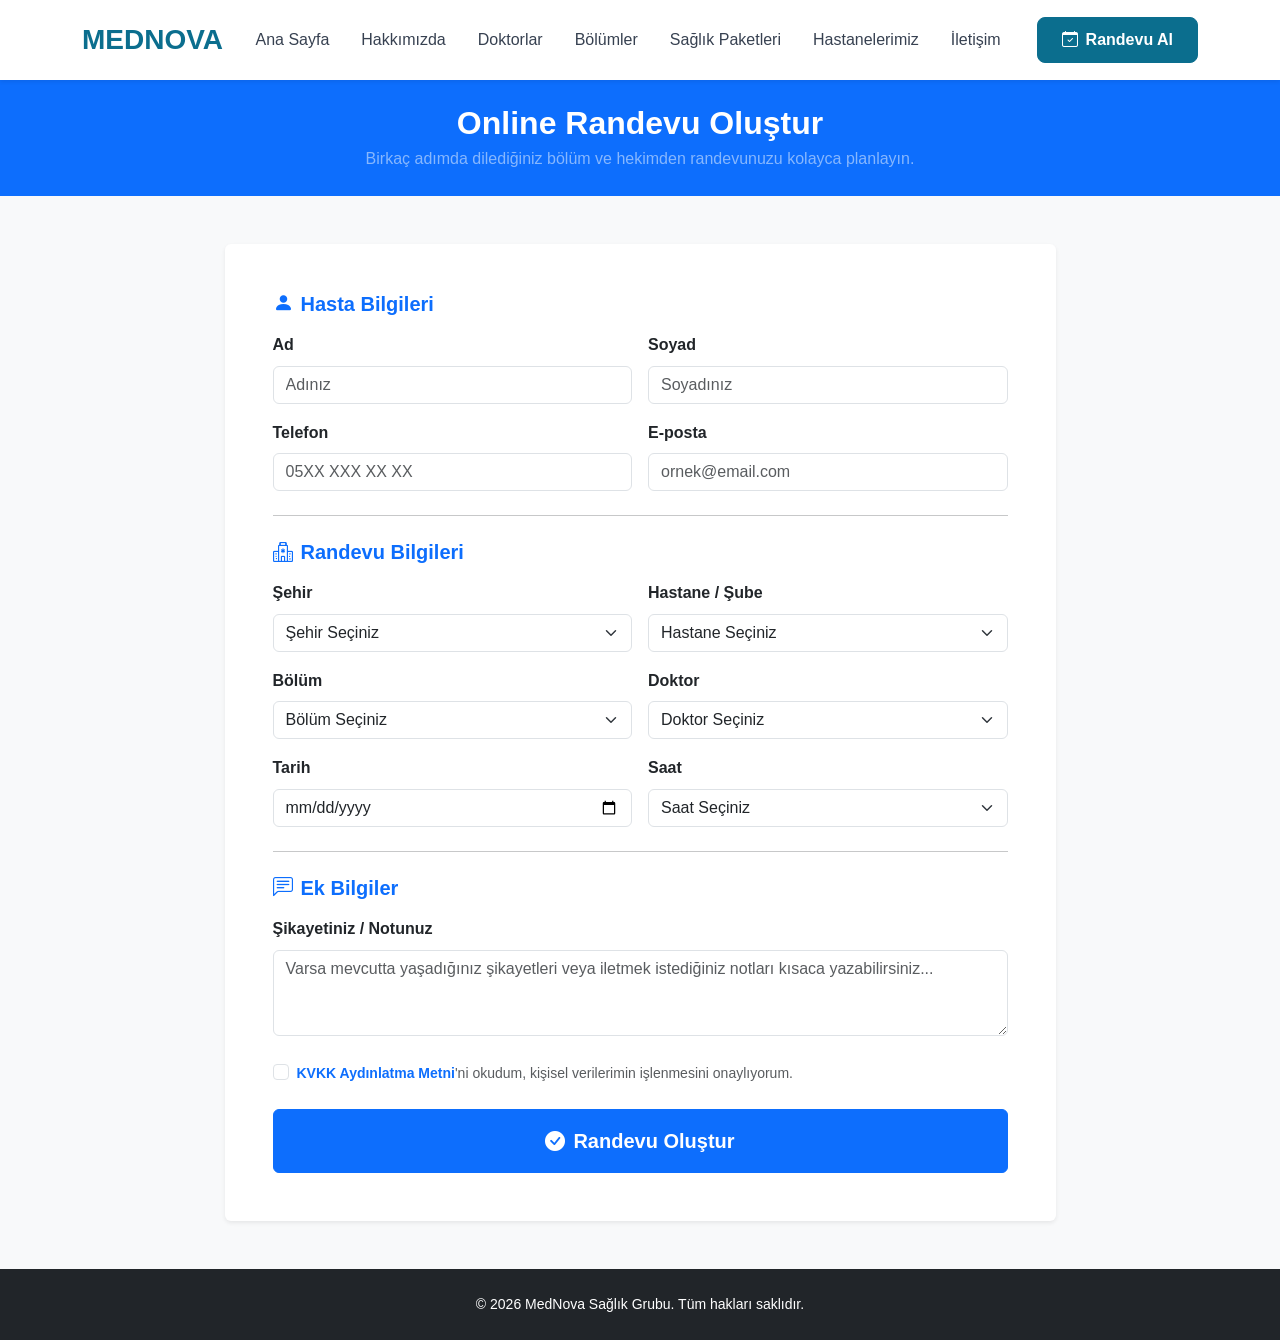
==== appointment.html @ d9c2fcae "feat: Randevu, Sağlık Paketleri ve Şubelerimiz sayfaları tamamlandı" ====
<!doctype html>
<html lang="tr">
  <head>
    <meta charset="utf-8" />
    <meta name="viewport" content="width=device-width, initial-scale=1" />
    <title>Online Randevu | MEDNOVA</title>
    <link
      href="https://cdn.jsdelivr.net/npm/bootstrap@5.3.3/dist/css/bootstrap.min.css"
      rel="stylesheet"
    />
    <link
      rel="stylesheet"
      href="https://cdn.jsdelivr.net/npm/bootstrap-icons@1.11.3/font/bootstrap-icons.min.css"
    />
    <link rel="stylesheet" href="css/style.css" />
  </head>
  <body class="bg-light">
    <!-- NAVBAR -->
    <nav class="navbar navbar-expand-lg bg-white shadow-sm sticky-top">
      <div class="container">
        <a class="navbar-brand fw-bold fs-3 text-primary" href="index.html"
          >MEDNOVA</a
        >
        <button
          class="navbar-toggler"
          type="button"
          data-bs-toggle="collapse"
          data-bs-target="#navbarMenu"
        >
          <span class="navbar-toggler-icon"></span>
        </button>
        <div class="collapse navbar-collapse" id="navbarMenu">
          <ul class="navbar-nav ms-auto align-items-lg-center">
            <li class="nav-item">
              <a class="nav-link" href="index.html">Ana Sayfa</a>
            </li>
            <li class="nav-item">
              <a class="nav-link" href="hakkimizda.html">Hakkımızda</a>
            </li>
            <li class="nav-item">
              <a class="nav-link" href="doktorlar.html">Doktorlar</a>
            </li>
            <li class="nav-item">
              <a class="nav-link" href="bolumler.html">Bölümler</a>
            </li>
            <li class="nav-item">
              <a class="nav-link" href="packages.html">Sağlık Paketleri</a>
            </li>
            <li class="nav-item">
              <a class="nav-link" href="subeler.html">Hastanelerimiz</a>
            </li>
            <li class="nav-item">
              <a class="nav-link" href="iletisim.html">İletişim</a>
            </li>
            <li class="nav-item ms-lg-3 mt-2 mt-lg-0">
              <a href="appointment.html" class="btn btn-primary px-4 active">
                <i class="bi bi-calendar-check me-2"></i>Randevu Al
              </a>
            </li>
          </ul>
        </div>
      </div>
    </nav>

    <!-- HEADER -->
    <section class="bg-primary text-white py-4 mb-5">
      <div class="container text-center">
        <h2 class="fw-bold mb-1">Online Randevu Oluştur</h2>
        <p class="text-white-50 mb-0">
          Birkaç adımda dilediğiniz bölüm ve hekimden randevunuzu kolayca
          planlayın.
        </p>
      </div>
    </section>

    <!-- FORM SECTION -->
    <section class="pb-5">
      <div class="container">
        <div class="row justify-content-center">
          <div class="col-lg-9">
            <div class="card border-0 shadow-sm p-4 p-md-5">
              <form
                onsubmit="
                  event.preventDefault();
                  alert(
                    'Randevunuz başarıyla oluşturulmuştur! En kısa sürede sizinle iletişime geçilecektir.',
                  );
                "
              >
                <!-- HASTA BİLGİLERİ -->
                <h5 class="fw-bold text-primary mb-3">
                  <i class="bi bi-person-fill me-2"></i>Hasta Bilgileri
                </h5>
                <div class="row g-3 mb-4">
                  <div class="col-md-6">
                    <label class="form-label fw-semibold">Ad</label>
                    <input
                      type="text"
                      class="form-control"
                      placeholder="Adınız"
                      required
                    />
                  </div>
                  <div class="col-md-6">
                    <label class="form-label fw-semibold">Soyad</label>
                    <input
                      type="text"
                      class="form-control"
                      placeholder="Soyadınız"
                      required
                    />
                  </div>
                  <div class="col-md-6">
                    <label class="form-label fw-semibold">Telefon</label>
                    <input
                      type="tel"
                      class="form-control"
                      placeholder="05XX XXX XX XX"
                      required
                    />
                  </div>
                  <div class="col-md-6">
                    <label class="form-label fw-semibold">E-posta</label>
                    <input
                      type="email"
                      class="form-control"
                      placeholder="ornek@email.com"
                      required
                    />
                  </div>
                </div>

                <hr class="my-4" />

                <!-- RANDEVU BİLGİLERİ -->
                <h5 class="fw-bold text-primary mb-3">
                  <i class="bi bi-hospital me-2"></i>Randevu Bilgileri
                </h5>
                <div class="row g-3 mb-4">
                  <div class="col-md-6">
                    <label class="form-label fw-semibold">Şehir</label>
                    <select class="form-select" required>
                      <option value="" selected disabled>Şehir Seçiniz</option>
                      <option>İstanbul</option>
                      <option>Ankara</option>
                      <option>İzmir</option>
                    </select>
                  </div>
                  <div class="col-md-6">
                    <label class="form-label fw-semibold">Hastane / Şube</label>
                    <select class="form-select" required>
                      <option value="" selected disabled>
                        Hastane Seçiniz
                      </option>
                      <option>MedNova Kadıköy Hastanesi</option>
                      <option>MedNova Nişantaşı Hastanesi</option>
                      <option>MedNova Çankaya Hastanesi</option>
                    </select>
                  </div>
                  <div class="col-md-6">
                    <label class="form-label fw-semibold">Bölüm</label>
                    <select class="form-select" required>
                      <option value="" selected disabled>Bölüm Seçiniz</option>
                      <option>Kardiyoloji</option>
                      <option>Nöroloji</option>
                      <option>Ortopedi</option>
                      <option>Dermatoloji</option>
                    </select>
                  </div>
                  <div class="col-md-6">
                    <label class="form-label fw-semibold">Doktor</label>
                    <select class="form-select" required>
                      <option value="" selected disabled>Doktor Seçiniz</option>
                      <option>Prof. Dr. Ahmet Yılmaz</option>
                      <option>Doç. Dr. Elif Kaya</option>
                      <option>Uzm. Dr. Mehmet Demir</option>
                    </select>
                  </div>
                  <div class="col-md-6">
                    <label class="form-label fw-semibold">Tarih</label>
                    <input type="date" class="form-control" required />
                  </div>
                  <div class="col-md-6">
                    <label class="form-label fw-semibold">Saat</label>
                    <select class="form-select" required>
                      <option value="" selected disabled>Saat Seçiniz</option>
                      <option>09:00</option>
                      <option>09:30</option>
                      <option>10:00</option>
                      <option>10:30</option>
                      <option>11:00</option>
                      <option>11:30</option>
                    </select>
                  </div>
                </div>

                <hr class="my-4" />

                <!-- EK BİLGİLER -->
                <h5 class="fw-bold text-primary mb-3">
                  <i class="bi bi-chat-left-text me-2"></i>Ek Bilgiler
                </h5>
                <div class="mb-4">
                  <label class="form-label fw-semibold"
                    >Şikayetiniz / Notunuz</label
                  >
                  <textarea
                    class="form-control"
                    rows="3"
                    placeholder="Varsa mevcutta yaşadığınız şikayetleri veya iletmek istediğiniz notları kısaca yazabilirsiniz..."
                  ></textarea>
                </div>

                <!-- KVKK & BUTON -->
                <div class="form-check mb-4">
                  <input
                    class="form-check-input"
                    type="checkbox"
                    id="kvkkCheck"
                    required
                  />
                  <label
                    class="form-check-label text-muted small"
                    for="kvkkCheck"
                  >
                    <a
                      href="#"
                      class="text-primary text-decoration-none fw-semibold"
                      >KVKK Aydınlatma Metni</a
                    >'ni okudum, kişisel verilerimin işlenmesini onaylıyorum.
                  </label>
                </div>

                <button
                  type="submit"
                  class="btn btn-primary w-100 py-3 fw-bold fs-5"
                >
                  <i class="bi bi-check-circle-fill me-2"></i>Randevu Oluştur
                </button>
              </form>
            </div>
          </div>
        </div>
      </div>
    </section>

    <!-- FOOTER -->
    <footer class="bg-dark text-white py-4 text-center">
      <div class="container">
        <p class="mb-0 small">
          &copy; 2026 MedNova Sağlık Grubu. Tüm hakları saklıdır.
        </p>
      </div>
    </footer>

    <script src="https://cdn.jsdelivr.net/npm/bootstrap@5.3.3/dist/js/bootstrap.bundle.min.js"></script>
  </body>
</html>
---- css/style.css ----
* {
  margin: 0;
  padding: 0;
  box-sizing: border-box;
}

html {
  scroll-behavior: smooth;
}

body {
  font-family: Arial, sans-serif;
  color: #374151;
  background-color: #ffffff;
  line-height: 1.6;
}

a {
  text-decoration: none;
}

img {
  max-width: 100%;
  display: block;
}
.top-bar {
  background-color: #16324f;
  color: #ffffff;
  font-size: 14px;
  padding: 8px 0;
}
.navbar {
  min-height: 80px;
}
.navbar-brand {
  color: #0b6e8e !important;
  font-weight: 700;
}

.navbar-nav {
  gap: 8px;
}

.nav-link {
  color: #374151;
  font-weight: 500;
  padding: 10px 12px !important;
  transition: color 0.3s ease;
}

.nav-link:hover {
  color: #0b6e8e;
}

.nav-link.active {
  color: #0b6e8e !important;
}
.navbar .btn-primary {
  background-color: #0b6e8e;
  border-color: #0b6e8e;
  border-radius: 8px;
  font-weight: 600;
  padding: 10px 20px;
  transition: 0.3s ease;
}

.navbar .btn-primary:hover {
  background-color: #16324f;
  border-color: #16324f;
}
/* hero section */
.hero-section {
  background-color: #f5f9fb;
  padding: 80px 0;
}

.hero-section h1 {
  font-size: 52px;
  font-weight: 700;
  line-height: 1.2;
  color: #16324f;
}

.hero-section h1 span {
  color: #0b6e8e;
}

.hero-section .lead {
  color: #6b7280;
  max-width: 600px;
  line-height: 1.7;
}

.hero-section .badge {
  background-color: #e0f2f5;
  color: #0b6e8e;
  border-radius: 50px;
  font-weight: 600;
}

.hero-section img {
  width: 100%;
  height: 500px;
  object-fit: cover;
  border-radius: 24px;
}

/* BUTONLAR */

.hero-section .btn {
  padding: 12px 24px;
  border-radius: 8px;
  font-weight: 600;
}

.hero-section .btn-primary {
  background-color: #0b6e8e;
  border-color: #0b6e8e;
}

.hero-section .btn-primary:hover {
  background-color: #16324f;
  border-color: #16324f;
}

.hero-section .btn-outline-primary {
  color: #0b6e8e;
  border-color: #0b6e8e;
}

.hero-section .btn-outline-primary:hover {
  background-color: #0b6e8e;
  color: #ffffff;
}
/* hero responsive görünüm */
@media (max-width: 991px) {
  .hero-section {
    padding: 60px 0;
  }

  .hero-section h1 {
    font-size: 42px;
  }

  .hero-section img {
    height: 400px;
    margin-top: 30px;
  }
}

@media (max-width: 575px) {
  .hero-section {
    padding: 40px 0;
  }

  .hero-section h1 {
    font-size: 34px;
  }

  .hero-section img {
    height: 300px;
  }

  .hero-section .btn {
    width: 100%;
    margin-bottom: 10px;
  }
}
/* hızlı erişim kartları */
.quick-access {
  padding: 60px 0;
  background-color: #ffffff;
}

.quick-card {
  min-height: 190px;
  background-color: #f5f9fb;
  border-radius: 16px;
  padding: 30px;
  transition: 0.3s ease;
}

.quick-card:hover {
  transform: translateY(-6px);
  box-shadow: 0 10px 25px rgba(0, 0, 0, 0.1);
}

.quick-card i {
  color: #0b6e8e;
}

.quick-card h5 {
  color: #16324f;
}

.quick-card a {
  color: #0b6e8e;
  text-decoration: none;
  font-weight: 600;
}

.quick-card a:hover {
  color: #16324f;
}
/* doktorlar */
.doctors-section {
  background-color: #f5f9fb;
}

.section-title span {
  color: #0b6e8e;
  font-weight: 600;
  font-size: 14px;
  letter-spacing: 1px;
}

.section-title h2 {
  color: #16324f;
  font-size: 36px;
  font-weight: 700;
  margin-top: 10px;
}

.section-title p {
  color: #6b7280;
  max-width: 600px;
  margin: 15px auto 0;
}

/* DOKTOR KARTI */

.doctor-card {
  background-color: #ffffff;
  border-radius: 18px;
  overflow: hidden;
  box-shadow: 0 5px 20px rgba(0, 0, 0, 0.08);
  transition: 0.3s ease;
}

.doctor-card:hover {
  transform: translateY(-6px);
  box-shadow: 0 12px 30px rgba(0, 0, 0, 0.12);
}

.doctor-card img {
  width: 100%;
  height: 320px;
  object-fit: cover;
}

.doctor-card-body {
  padding: 25px;
}

.doctor-card-body span {
  display: inline-block;
  background-color: #e0f2f5;
  color: #0b6e8e;
  padding: 6px 12px;
  border-radius: 50px;
  font-size: 13px;
  font-weight: 600;
}

.doctor-card-body h5 {
  color: #16324f;
  font-size: 20px;
  margin-top: 15px;
}

.doctor-card-body p {
  color: #6b7280;
  margin-bottom: 20px;
}

.doctor-card-body a {
  color: #0b6e8e;
  font-weight: 600;
  text-decoration: none;
}

.doctor-card-body a:hover {
  color: #16324f;
}

/* TÜM DOKTORLAR BUTONU */

.doctors-button {
  background-color: #0b6e8e;
  border-color: #0b6e8e;
  padding: 12px 25px;
  border-radius: 8px;
  font-weight: 600;
}

.doctors-button:hover {
  background-color: #16324f;
  border-color: #16324f;
}
/* bölümler */

.departments-section {
  background-color: #ffffff;
}

.department-card {
  display: block;
  height: 100%;
  padding: 30px 20px;
  background-color: #f5f9fb;
  border-radius: 16px;
  text-align: center;
  text-decoration: none;
  transition: 0.3s ease;
}

.department-card > i {
  font-size: 42px;
  color: #0b6e8e;
}

.department-card h5 {
  color: #16324f;
  margin-top: 18px;
  font-weight: 700;
}

.department-card span {
  color: #0b6e8e;
  font-size: 14px;
  font-weight: 600;
}

.department-card span i {
  margin-left: 5px;
}

.department-card:hover {
  transform: translateY(-6px);
  background-color: #eaf5f7;
  box-shadow: 0 10px 25px rgba(0, 0, 0, 0.08);
}

.departments-button {
  background-color: #0b6e8e;
  border-color: #0b6e8e;
  padding: 12px 25px;
  border-radius: 8px;
  font-weight: 600;
}

.departments-button:hover {
  background-color: #16324f;
  border-color: #16324f;
}
/* =========================
   SAĞLIK PAKETLERİ
========================= */

.packages-section {
  background-color: #f5f9fb;
}

.package-card {
  height: 100%;
  padding: 35px 30px;
  background-color: #ffffff;
  border-radius: 18px;
  box-shadow: 0 5px 20px rgba(0, 0, 0, 0.07);
  transition: 0.3s ease;
}

.package-card:hover {
  transform: translateY(-6px);
  box-shadow: 0 12px 30px rgba(0, 0, 0, 0.12);
}

.package-icon {
  width: 60px;
  height: 60px;
  display: flex;
  align-items: center;
  justify-content: center;
  background-color: #e0f2f5;
  border-radius: 14px;
}

.package-icon i {
  font-size: 30px;
  color: #0b6e8e;
}

.package-card h4 {
  color: #16324f;
  margin-top: 25px;
  font-weight: 700;
}

.package-card p {
  color: #6b7280;
  line-height: 1.7;
  margin: 15px 0 20px;
}

.package-card a {
  color: #0b6e8e;
  text-decoration: none;
  font-weight: 600;
}

.package-card a:hover {
  color: #16324f;
}
/* =========================
   SSS
========================= */

.faq-section {
  background-color: #ffffff;
}

.faq-section .accordion {
  max-width: 900px;
  margin: 0 auto;
}

.faq-section .accordion-item {
  border: 1px solid #e5e7eb;
  margin-bottom: 12px;
  border-radius: 10px;
  overflow: hidden;
}

.faq-section .accordion-button {
  color: #16324f;
  font-weight: 600;
  padding: 20px;
  background-color: #ffffff;
  box-shadow: none;
}

.faq-section .accordion-button:not(.collapsed) {
  color: #0b6e8e;
  background-color: #f5f9fb;
}

.faq-section .accordion-button:focus {
  box-shadow: none;
}

.faq-section .accordion-body {
  color: #6b7280;
  line-height: 1.7;
  padding: 20px;
}
/* =========================
   CTA
========================= */

.cta-section {
  padding: 70px 0;
  background-color: #0b6e8e;
}

.cta-section h2 {
  color: #ffffff;
  font-size: 32px;
  font-weight: 700;
  margin-bottom: 10px;
}

.cta-section p {
  color: rgba(255, 255, 255, 0.8);
  margin-bottom: 0;
}

.cta-button {
  display: inline-flex;
  align-items: center;
  padding: 14px 28px;
  background-color: #ffffff;
  color: #0b6e8e;
  border-radius: 8px;
  text-decoration: none;
  font-weight: 600;
  transition: 0.3s ease;
}

.cta-button:hover {
  background-color: #16324f;
  color: #ffffff;
}
/* =========================
   FOOTER
========================= */

.site-footer {
  padding: 60px 0 25px;
  background-color: #16324f;
  color: #ffffff;
}

.footer-logo {
  font-size: 28px;
  font-weight: 700;
  margin-bottom: 15px;
}

.site-footer p {
  color: rgba(255, 255, 255, 0.7);
  line-height: 1.7;
}

.site-footer h6 {
  font-size: 16px;
  margin-bottom: 20px;
}

.site-footer ul {
  list-style: none;
  padding: 0;
  margin: 0;
}

.site-footer ul li {
  margin-bottom: 10px;
}

.site-footer ul li a {
  color: rgba(255, 255, 255, 0.7);
  text-decoration: none;
  transition: 0.3s ease;
}

.site-footer ul li a:hover {
  color: #ffffff;
}

.footer-contact {
  margin-bottom: 10px;
}

.footer-contact i {
  width: 25px;
  color: #ffffff;
}

.site-footer hr {
  margin: 40px 0 20px;
  border-color: rgba(255, 255, 255, 0.2);
}

.footer-bottom {
  text-align: center;
}

.footer-bottom p {
  margin: 0;
  font-size: 14px;
}
/* =========================
   SAYFA BAŞLIĞI
========================= */

.page-header {
  padding: 80px 0;
  background-color: #f5f9fb;
  text-align: center;
}

.page-header span {
  display: block;
  color: #0b6e8e;
  font-size: 14px;
  font-weight: 600;
  letter-spacing: 1px;
}

.page-header h1 {
  margin: 10px 0;
  color: #16324f;
  font-size: 42px;
  font-weight: 700;
}

.page-header p {
  margin: 0;
  color: #6b7280;
  font-size: 17px;
}
/* =========================
   HAKKIMIZDA İÇERİK
========================= */

.about-section {
  padding: 90px 0;
}

.about-image {
  width: 100%;
  border-radius: 20px;
}

.section-label {
  display: block;
  color: #0b6e8e;
  font-size: 14px;
  font-weight: 600;
  margin-bottom: 12px;
  letter-spacing: 1px;
}

.about-section h2 {
  color: #16324f;
  font-size: 36px;
  font-weight: 700;
  margin-bottom: 20px;
}

.about-section p {
  color: #6b7280;
  line-height: 1.8;
  margin-bottom: 15px;
}
/* =========================
   DEĞERLERİMİZ
========================= */

.about-values {
  padding: 90px 0;
  background-color: #f5f9fb;
}

.about-values h2 {
  color: #16324f;
  font-size: 34px;
  font-weight: 700;
  margin-bottom: 15px;
}

.about-values .text-center p {
  color: #6b7280;
}

.value-card {
  height: 100%;
  padding: 35px 30px;
  background-color: #ffffff;
  border-radius: 18px;
  text-align: center;
  box-shadow: 0 5px 20px rgba(0, 0, 0, 0.06);
  transition: 0.3s ease;
}

.value-card:hover {
  transform: translateY(-6px);
}

.value-card i {
  font-size: 42px;
  color: #0b6e8e;
}

.value-card h4 {
  margin-top: 20px;
  margin-bottom: 12px;
  color: #16324f;
  font-weight: 700;
}

.value-card p {
  color: #6b7280;
  line-height: 1.7;
  margin-bottom: 0;
}
/* =========================
   HAKKIMIZDA CTA
========================= */

.about-cta {
  padding: 70px 0;
  background-color: #0b6e8e;
  color: #ffffff;
}

.about-cta span {
  font-size: 14px;
  font-weight: 600;
  letter-spacing: 1px;
}

.about-cta h2 {
  margin-top: 10px;
  font-size: 34px;
  font-weight: 700;
}

.about-cta p {
  margin-bottom: 0;
  color: rgba(255, 255, 255, 0.8);
  line-height: 1.7;
}

.about-cta .btn {
  padding: 12px 30px;
}
/* =========================
   DOKTORLAR SAYFASI
========================= */

.doctors-section {
  padding: 90px 0;
  background-color: #f5f9fb;
}

.doctor-page-card {
  height: 100%;
  background-color: #ffffff;
  border-radius: 18px;
  overflow: hidden;
  box-shadow: 0 5px 20px rgba(0, 0, 0, 0.06);
  transition: 0.3s ease;
}

.doctor-page-card:hover {
  transform: translateY(-6px);
}

.doctor-page-card img {
  width: 100%;
  height: 320px;
  object-fit: cover;
}

.doctor-card-content {
  padding: 28px;
}

.doctor-card-content span {
  display: inline-block;
  padding: 6px 12px;
  border-radius: 20px;
  background-color: #e8f5f8;
  color: #0b6e8e;
  font-size: 13px;
  font-weight: 600;
}

.doctor-card-content h3 {
  margin-top: 15px;
  margin-bottom: 8px;
  color: #16324f;
  font-size: 22px;
  font-weight: 700;
}

.doctor-card-content p {
  color: #6b7280;
  margin-bottom: 20px;
}
/* =========================
   DOKTOR FİLTRELEME
========================= */

.doctor-filter {
  background-color: #f5f9fb;
}

.filter-box {
  background-color: #ffffff;
  padding: 30px;
  border-radius: 18px;
  box-shadow: 0 5px 20px rgba(0, 0, 0, 0.06);
}

.filter-box .form-control,
.filter-box .form-select {
  min-height: 48px;
  border-radius: 10px;
}

.filter-box .btn {
  min-height: 48px;
  border-radius: 10px;
}
/* =========================
   DOKTOR DETAY
========================= */

.doctor-detail-section {
  background-color: #ffffff;
}

.doctor-detail-image {
  overflow: hidden;
  border-radius: 20px;
  box-shadow: 0 10px 30px rgba(0, 0, 0, 0.08);
}

.doctor-detail-image img {
  width: 100%;
  height: 520px;
  object-fit: cover;
}

.doctor-detail-department {
  display: inline-block;
  padding: 7px 14px;
  border-radius: 20px;
  background-color: #e8f5f8;
  color: #0b6e8e;
  font-size: 14px;
  font-weight: 600;
}

.doctor-info-list {
  margin-top: 25px;
}

.doctor-info-item {
  display: flex;
  align-items: center;
  gap: 15px;
  margin-bottom: 20px;
}

.doctor-info-item i {
  width: 45px;
  height: 45px;

  display: flex;
  align-items: center;
  justify-content: center;

  border-radius: 50%;

  background-color: #e8f5f8;
  color: #0b6e8e;

  font-size: 20px;
}

.doctor-info-item strong {
  display: block;
  color: #16324f;
}

.doctor-info-item p {
  margin: 3px 0 0;
  color: #6b7280;
}

.doctor-about-section {
  background-color: #f5f9fb;
}

.doctor-about-section .nav-tabs {
  border-bottom: 1px solid #dee2e6;
}

.doctor-about-section .nav-link {
  color: #6b7280;
  font-weight: 600;
}

.doctor-about-section .nav-link.active {
  color: #0b6e8e;
}

.doctor-about-section .card {
  border-radius: 16px;
}

.doctor-about-section .list-group-item {
  padding: 15px 0;
  background: transparent;
  color: #555;
}
/* RANDEVU BÖLÜMÜ */

.appointment-card-section {
  display: block;
  padding: 80px 0;
  background-color: #f5f9fb;
}

.appointment-card-section .card {
  display: block;
  background-color: #ffffff;
  border-radius: 18px;
}

.appointment-card-section h2 {
  color: #16324f;
}

.appointment-card-section .form-label {
  color: #16324f;
}

.appointment-card-section .form-select,
.appointment-card-section .form-control {
  min-height: 48px;
  border-radius: 10px;
}

.appointment-card-section .btn-outline-primary {
  color: #0b6e8e;
  border-color: #0b6e8e;
}

.appointment-card-section .btn-outline-primary:hover {
  background-color: #0b6e8e;
  border-color: #0b6e8e;
  color: #ffffff;
}
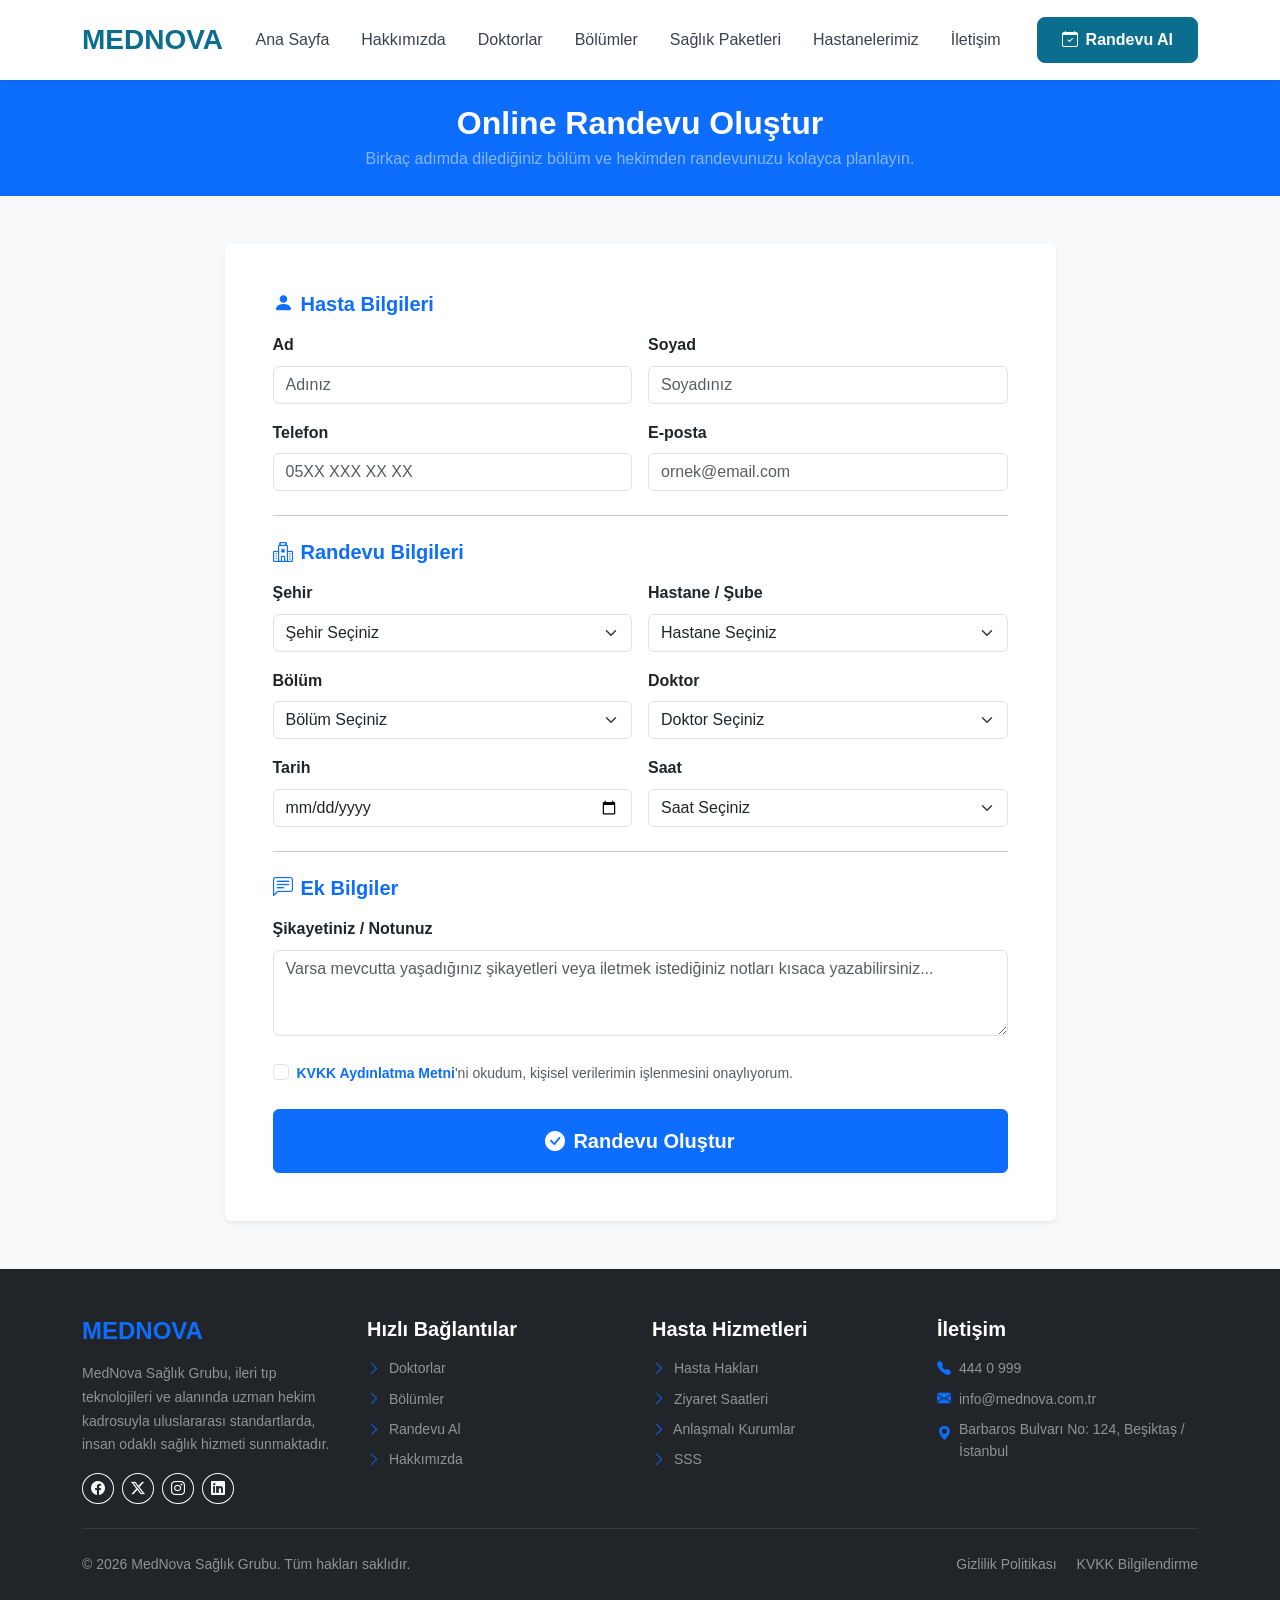
==== commit f360bfae: "feat: subeler sayfasi guncellendi ve favicon eklendi" ====
--- a/appointment.html
+++ b/appointment.html
@@ -4,6 +4,7 @@
     <meta charset="utf-8" />
     <meta name="viewport" content="width=device-width, initial-scale=1" />
     <title>Online Randevu | MEDNOVA</title>
+    <link rel="icon" type="image/png" href="images/favicon.png" />
     <link
       href="https://cdn.jsdelivr.net/npm/bootstrap@5.3.3/dist/css/bootstrap.min.css"
       rel="stylesheet"
@@ -244,12 +245,152 @@
       </div>
     </section>
 
-    <!-- FOOTER -->
-    <footer class="bg-dark text-white py-4 text-center">
+    <!-- ================= FOOTER SECTION ================= -->
+    <footer class="bg-dark text-white pt-5 pb-4">
       <div class="container">
-        <p class="mb-0 small">
-          &copy; 2026 MedNova Sağlık Grubu. Tüm hakları saklıdır.
-        </p>
+        <div class="row g-4">
+          <!-- 1. SÜTUN: MEDNOVA HAKKINDA -->
+          <div class="col-lg-3 col-md-6">
+            <h4 class="fw-bold text-primary mb-3">MEDNOVA</h4>
+            <p class="text-white-50 small leading-relaxed mb-3">
+              MedNova Sağlık Grubu, ileri tıp teknolojileri ve alanında uzman
+              hekim kadrosuyla uluslararası standartlarda, insan odaklı sağlık
+              hizmeti sunmaktadır.
+            </p>
+            <div class="d-flex gap-2">
+              <a
+                href="#"
+                class="btn btn-outline-light btn-sm rounded-circle"
+                aria-label="Facebook"
+                ><i class="bi bi-facebook"></i
+              ></a>
+              <a
+                href="#"
+                class="btn btn-outline-light btn-sm rounded-circle"
+                aria-label="Twitter"
+                ><i class="bi bi-twitter-x"></i
+              ></a>
+              <a
+                href="#"
+                class="btn btn-outline-light btn-sm rounded-circle"
+                aria-label="Instagram"
+                ><i class="bi bi-instagram"></i
+              ></a>
+              <a
+                href="#"
+                class="btn btn-outline-light btn-sm rounded-circle"
+                aria-label="LinkedIn"
+                ><i class="bi bi-linkedin"></i
+              ></a>
+            </div>
+          </div>
+
+          <!-- 2. SÜTUN: HIZLI BAĞLANTILAR -->
+          <div class="col-lg-3 col-md-6">
+            <h5 class="fw-bold text-white mb-3">Hızlı Bağlantılar</h5>
+            <ul class="list-unstyled text-white-50 small">
+              <li class="mb-2">
+                <a
+                  href="doktorlar.html"
+                  class="text-white-50 text-decoration-none"
+                  ><i class="bi bi-chevron-right me-1 text-primary"></i>
+                  Doktorlar</a
+                >
+              </li>
+              <li class="mb-2">
+                <a
+                  href="bolumler.html"
+                  class="text-white-50 text-decoration-none"
+                  ><i class="bi bi-chevron-right me-1 text-primary"></i>
+                  Bölümler</a
+                >
+              </li>
+              <li class="mb-2">
+                <a
+                  href="appointment.html"
+                  class="text-white-50 text-decoration-none"
+                  ><i class="bi bi-chevron-right me-1 text-primary"></i> Randevu
+                  Al</a
+                >
+              </li>
+              <li class="mb-2">
+                <a href="about.html" class="text-white-50 text-decoration-none"
+                  ><i class="bi bi-chevron-right me-1 text-primary"></i>
+                  Hakkımızda</a
+                >
+              </li>
+            </ul>
+          </div>
+
+          <!-- 3. SÜTUN: HASTA HİZMETLERİ -->
+          <div class="col-lg-3 col-md-6">
+            <h5 class="fw-bold text-white mb-3">Hasta Hizmetleri</h5>
+            <ul class="list-unstyled text-white-50 small">
+              <li class="mb-2">
+                <a href="#" class="text-white-50 text-decoration-none"
+                  ><i class="bi bi-chevron-right me-1 text-primary"></i> Hasta
+                  Hakları</a
+                >
+              </li>
+              <li class="mb-2">
+                <a
+                  href="subeler.html"
+                  class="text-white-50 text-decoration-none"
+                  ><i class="bi bi-chevron-right me-1 text-primary"></i> Ziyaret
+                  Saatleri</a
+                >
+              </li>
+              <li class="mb-2">
+                <a
+                  href="packages.html"
+                  class="text-white-50 text-decoration-none"
+                  ><i class="bi bi-chevron-right me-1 text-primary"></i>
+                  Anlaşmalı Kurumlar</a
+                >
+              </li>
+              <li class="mb-2">
+                <a href="about.html" class="text-white-50 text-decoration-none"
+                  ><i class="bi bi-chevron-right me-1 text-primary"></i> SSS</a
+                >
+              </li>
+            </ul>
+          </div>
+
+          <!-- 4. SÜTUN: İLETİŞİM BİLGİLERİ -->
+          <div class="col-lg-3 col-md-6">
+            <h5 class="fw-bold text-white mb-3">İletişim</h5>
+            <ul class="list-unstyled text-white-50 small">
+              <li class="mb-2 d-flex align-items-center">
+                <i class="bi bi-telephone-fill me-2 text-primary"></i>
+                <span>444 0 999</span>
+              </li>
+              <li class="mb-2 d-flex align-items-center">
+                <i class="bi bi-envelope-fill me-2 text-primary"></i>
+                <span>info@mednova.com.tr</span>
+              </li>
+              <li class="d-flex align-items-start">
+                <i class="bi bi-geo-alt-fill me-2 text-primary mt-1"></i>
+                <span>Barbaros Bulvarı No: 124, Beşiktaş / İstanbul</span>
+              </li>
+            </ul>
+          </div>
+        </div>
+
+        <!-- ALT BİLGİ & TELİF HAKKI -->
+        <hr class="border-secondary my-4" />
+        <div class="row align-items-center text-white-50 small">
+          <div class="col-md-6 text-center text-md-start mb-2 mb-md-0">
+            &copy; 2026 MedNova Sağlık Grubu. Tüm hakları saklıdır.
+          </div>
+          <div class="col-md-6 text-center text-md-end">
+            <a href="#" class="text-white-50 text-decoration-none me-3"
+              >Gizlilik Politikası</a
+            >
+            <a href="#" class="text-white-50 text-decoration-none"
+              >KVKK Bilgilendirme</a
+            >
+          </div>
+        </div>
       </div>
     </footer>
 
--- a/css/style.css
+++ b/css/style.css
@@ -914,3 +914,93 @@
   border-color: #0b6e8e;
   color: #ffffff;
 }
+/* departman */
+.dept-card {
+  height: 100%;
+  background-color: #ffffff;
+  border-radius: 8px;
+  overflow: hidden;
+  box-shadow: 0 4px 12px rgba(0, 0, 0, 0.05);
+  display: flex;
+  flex-direction: column;
+}
+.dept-card-img {
+  width: 100%;
+  height: 200px;
+  object-fit: cover;
+}
+.dept-card-body {
+  padding: 24px;
+  display: flex;
+  flex-direction: column;
+  flex-grow: 1;
+}
+.dept-card-header {
+  display: flex;
+  justify-content: space-between;
+  align-items: center;
+  margin-bottom: 12px;
+}
+.dept-card-title {
+  font-size: 20px;
+  font-weight: 700;
+  color: #212529;
+  margin: 0;
+}
+.dept-card-badge {
+  background-color: #e7f1ff;
+  color: #0d6efd;
+  font-weight: 600;
+  font-size: 13px;
+  padding: 4px 10px;
+  border-radius: 4px;
+  display: inline-flex;
+  align-items: center;
+}
+.dept-card-text {
+  color: #6c757d;
+  font-size: 14px;
+  line-height: 1.5;
+  flex-grow: 1;
+  margin-bottom: 20px;
+}
+.btn-detail {
+  display: inline-flex;
+  flex-direction: column;
+  align-items: flex-start;
+  gap: 4px;
+  color: #212529;
+  text-decoration: none;
+  font-size: 18px;
+  font-weight: 500;
+  margin-top: auto;
+  transition: color 0.3s ease;
+}
+.btn-detail i {
+  font-size: 20px;
+  transition: transform 0.3s ease;
+}
+
+.btn-detail:hover {
+  color: #0d6efd;
+}
+
+.btn-detail:hover i {
+  transform: translateX(6px);
+}
+
+.icon-left {
+  margin-right: 6px;
+}
+.dept-detail-banner {
+  background:
+    linear-gradient(rgba(13, 110, 253, 0.85), rgba(10, 40, 90, 0.9)),
+    url("https://images.unsplash.com/photo-1576091160399-112ba8d25d1d?auto=format&fit=crop&w=1500&q=80")
+      center/cover no-repeat;
+  padding-top: 80px;
+  padding-bottom: 80px;
+}
+
+.leading-relaxed {
+  line-height: 1.7;
+}
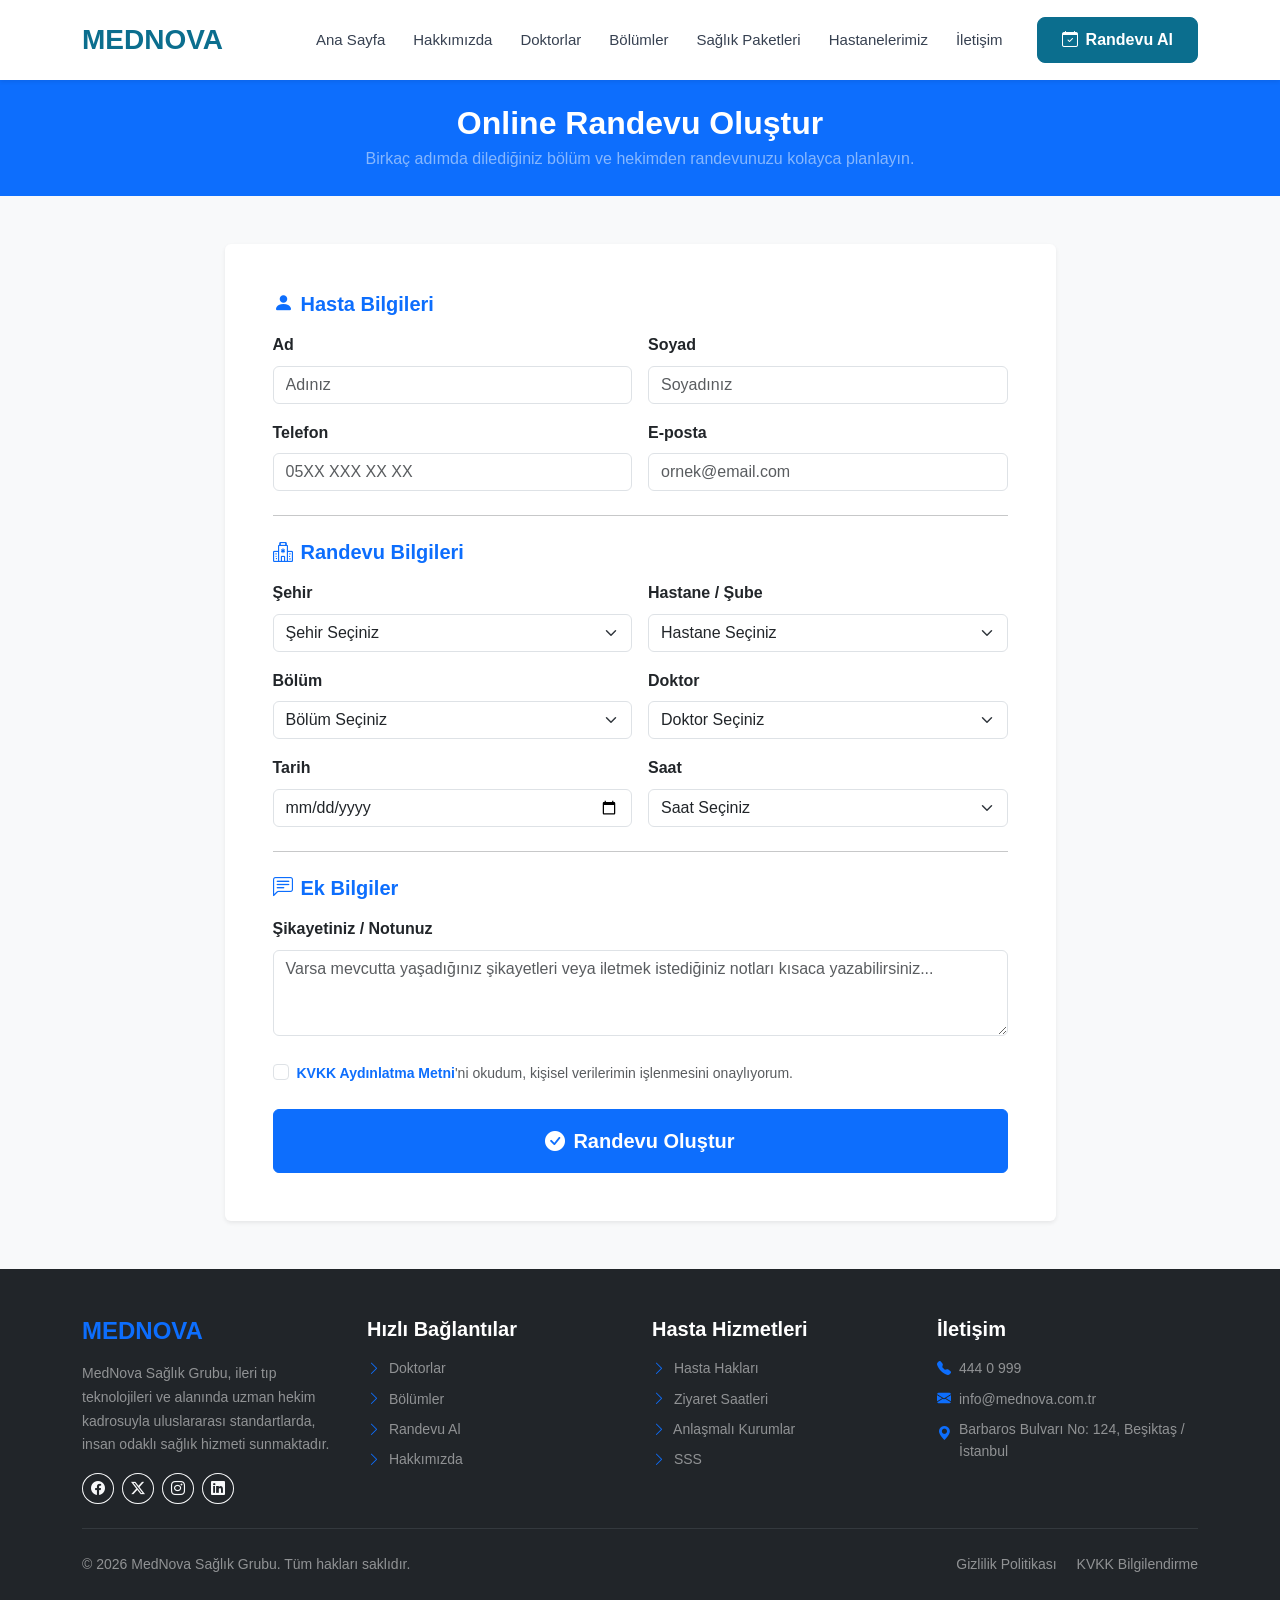
==== commit f4d7debf: "feat: iletisim sayfasi ve dosya guncellemeleri" ====
--- a/appointment.html
+++ b/appointment.html
@@ -197,7 +197,6 @@
 
                 <hr class="my-4" />
 
-                <!-- EK BİLGİLER -->
                 <h5 class="fw-bold text-primary mb-3">
                   <i class="bi bi-chat-left-text me-2"></i>Ek Bilgiler
                 </h5>
@@ -211,8 +210,7 @@
                     placeholder="Varsa mevcutta yaşadığınız şikayetleri veya iletmek istediğiniz notları kısaca yazabilirsiniz..."
                   ></textarea>
                 </div>
-
-                <!-- KVKK & BUTON -->
+                <!-- sözleşme btn -->
                 <div class="form-check mb-4">
                   <input
                     class="form-check-input"
@@ -245,11 +243,9 @@
       </div>
     </section>
 
-    <!-- ================= FOOTER SECTION ================= -->
     <footer class="bg-dark text-white pt-5 pb-4">
       <div class="container">
         <div class="row g-4">
-          <!-- 1. SÜTUN: MEDNOVA HAKKINDA -->
           <div class="col-lg-3 col-md-6">
             <h4 class="fw-bold text-primary mb-3">MEDNOVA</h4>
             <p class="text-white-50 small leading-relaxed mb-3">
@@ -285,7 +281,6 @@
             </div>
           </div>
 
-          <!-- 2. SÜTUN: HIZLI BAĞLANTILAR -->
           <div class="col-lg-3 col-md-6">
             <h5 class="fw-bold text-white mb-3">Hızlı Bağlantılar</h5>
             <ul class="list-unstyled text-white-50 small">
@@ -322,7 +317,6 @@
             </ul>
           </div>
 
-          <!-- 3. SÜTUN: HASTA HİZMETLERİ -->
           <div class="col-lg-3 col-md-6">
             <h5 class="fw-bold text-white mb-3">Hasta Hizmetleri</h5>
             <ul class="list-unstyled text-white-50 small">
@@ -356,7 +350,6 @@
             </ul>
           </div>
 
-          <!-- 4. SÜTUN: İLETİŞİM BİLGİLERİ -->
           <div class="col-lg-3 col-md-6">
             <h5 class="fw-bold text-white mb-3">İletişim</h5>
             <ul class="list-unstyled text-white-50 small">
@@ -376,7 +369,6 @@
           </div>
         </div>
 
-        <!-- ALT BİLGİ & TELİF HAKKI -->
         <hr class="border-secondary my-4" />
         <div class="row align-items-center text-white-50 small">
           <div class="col-md-6 text-center text-md-start mb-2 mb-md-0">
--- a/css/style.css
+++ b/css/style.css
@@ -67,6 +67,12 @@
 .navbar .btn-primary:hover {
   background-color: #16324f;
   border-color: #16324f;
+}
+.navbar-nav .nav-link {
+  white-space: nowrap;
+  padding-left: 10px !important;
+  padding-right: 10px !important;
+  font-size: 15px;
 }
 /* hero section */
 .hero-section {
@@ -963,6 +969,9 @@
   line-height: 1.5;
   flex-grow: 1;
   margin-bottom: 20px;
+}
+.dept-card .btn-detail {
+  margin-top: auto;
 }
 .btn-detail {
   display: inline-flex;
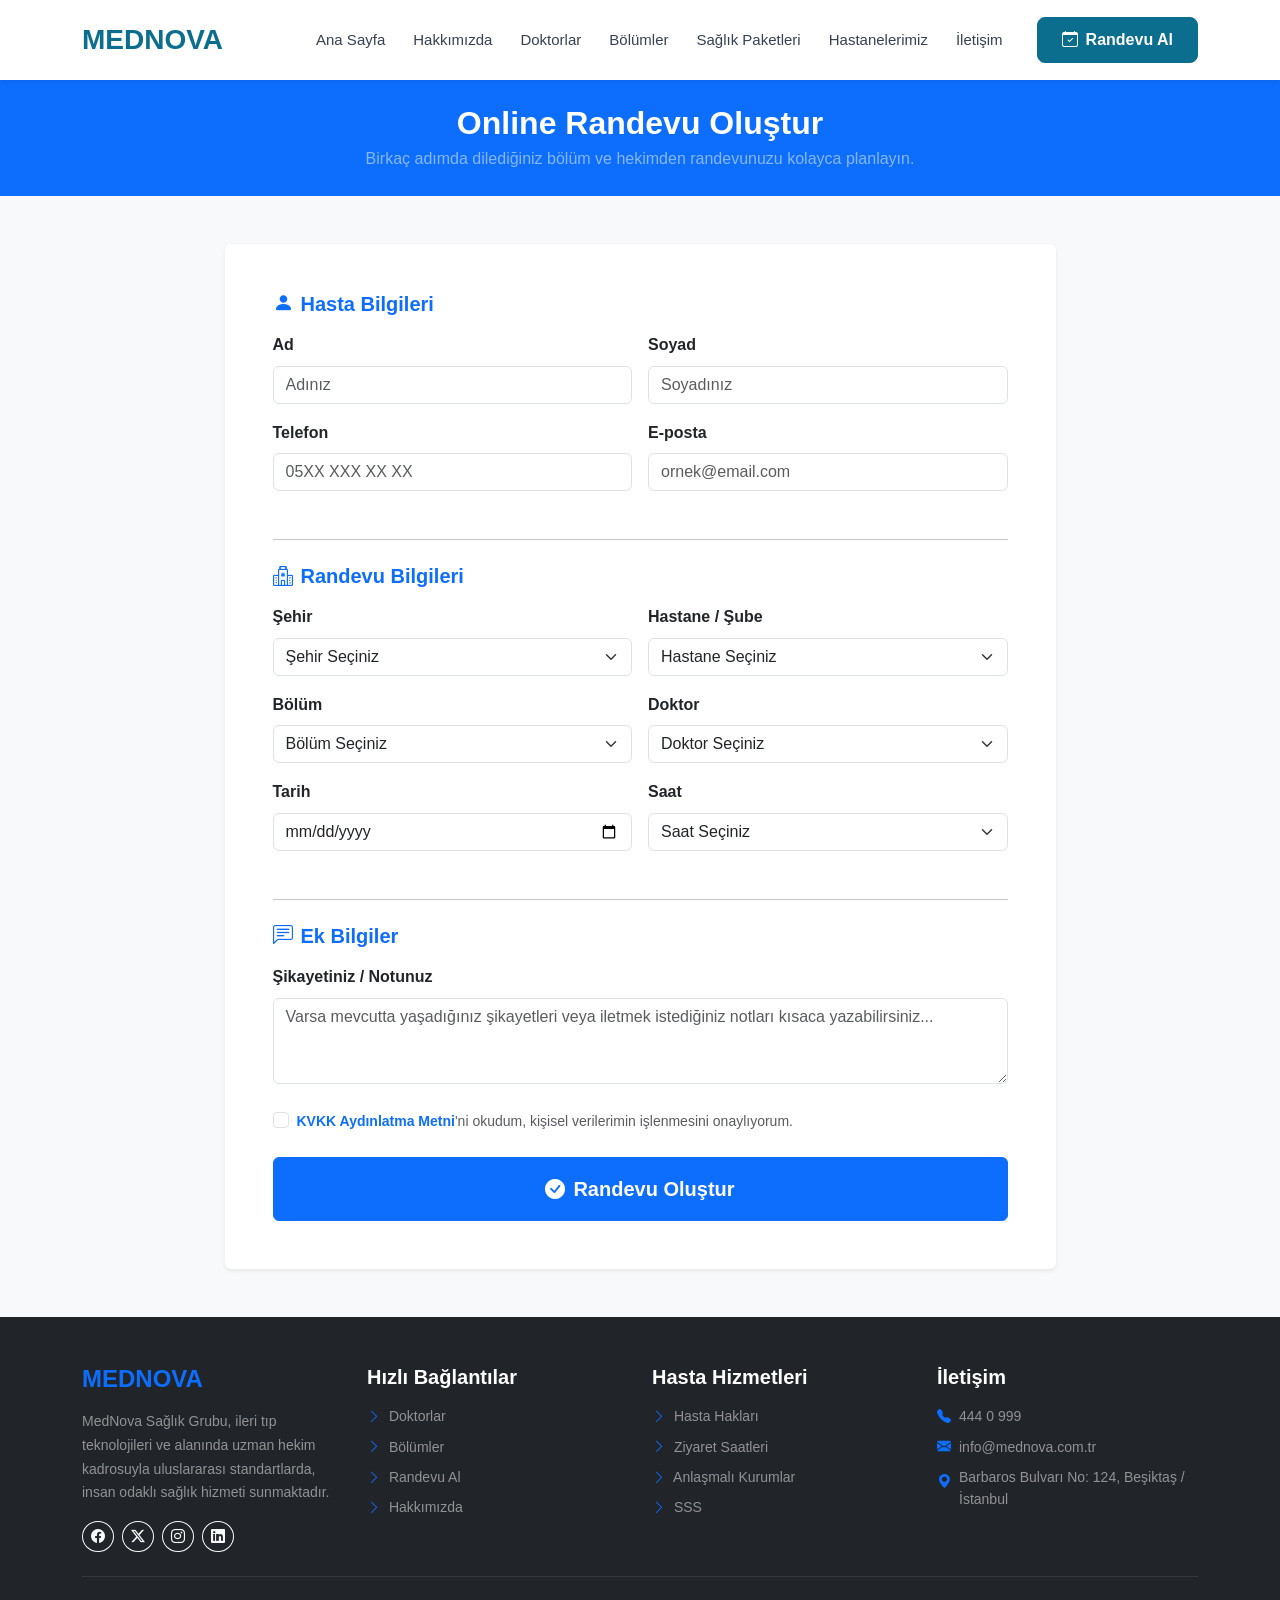
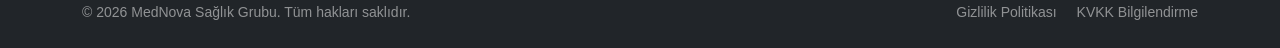
==== commit c84a79eb: "fix:sayfa yönlendirmesi link yanlışı düzeltildi" ====
--- a/appointment.html
+++ b/appointment.html
@@ -80,163 +80,152 @@
         <div class="row justify-content-center">
           <div class="col-lg-9">
             <div class="card border-0 shadow-sm p-4 p-md-5">
-              <form
-                onsubmit="
-                  event.preventDefault();
-                  alert(
-                    'Randevunuz başarıyla oluşturulmuştur! En kısa sürede sizinle iletişime geçilecektir.',
-                  );
-                "
-              >
-                <!-- HASTA BİLGİLERİ -->
-                <h5 class="fw-bold text-primary mb-3">
-                  <i class="bi bi-person-fill me-2"></i>Hasta Bilgileri
-                </h5>
-                <div class="row g-3 mb-4">
-                  <div class="col-md-6">
-                    <label class="form-label fw-semibold">Ad</label>
-                    <input
-                      type="text"
-                      class="form-control"
-                      placeholder="Adınız"
-                      required
-                    />
-                  </div>
-                  <div class="col-md-6">
-                    <label class="form-label fw-semibold">Soyad</label>
-                    <input
-                      type="text"
-                      class="form-control"
-                      placeholder="Soyadınız"
-                      required
-                    />
-                  </div>
-                  <div class="col-md-6">
-                    <label class="form-label fw-semibold">Telefon</label>
-                    <input
-                      type="tel"
-                      class="form-control"
-                      placeholder="05XX XXX XX XX"
-                      required
-                    />
-                  </div>
-                  <div class="col-md-6">
-                    <label class="form-label fw-semibold">E-posta</label>
-                    <input
-                      type="email"
-                      class="form-control"
-                      placeholder="ornek@email.com"
-                      required
-                    />
-                  </div>
-                </div>
-
-                <hr class="my-4" />
-
-                <!-- RANDEVU BİLGİLERİ -->
-                <h5 class="fw-bold text-primary mb-3">
-                  <i class="bi bi-hospital me-2"></i>Randevu Bilgileri
-                </h5>
-                <div class="row g-3 mb-4">
-                  <div class="col-md-6">
-                    <label class="form-label fw-semibold">Şehir</label>
-                    <select class="form-select" required>
-                      <option value="" selected disabled>Şehir Seçiniz</option>
-                      <option>İstanbul</option>
-                      <option>Ankara</option>
-                      <option>İzmir</option>
-                    </select>
-                  </div>
-                  <div class="col-md-6">
-                    <label class="form-label fw-semibold">Hastane / Şube</label>
-                    <select class="form-select" required>
-                      <option value="" selected disabled>
-                        Hastane Seçiniz
-                      </option>
-                      <option>MedNova Kadıköy Hastanesi</option>
-                      <option>MedNova Nişantaşı Hastanesi</option>
-                      <option>MedNova Çankaya Hastanesi</option>
-                    </select>
-                  </div>
-                  <div class="col-md-6">
-                    <label class="form-label fw-semibold">Bölüm</label>
-                    <select class="form-select" required>
-                      <option value="" selected disabled>Bölüm Seçiniz</option>
-                      <option>Kardiyoloji</option>
-                      <option>Nöroloji</option>
-                      <option>Ortopedi</option>
-                      <option>Dermatoloji</option>
-                    </select>
-                  </div>
-                  <div class="col-md-6">
-                    <label class="form-label fw-semibold">Doktor</label>
-                    <select class="form-select" required>
-                      <option value="" selected disabled>Doktor Seçiniz</option>
-                      <option>Prof. Dr. Ahmet Yılmaz</option>
-                      <option>Doç. Dr. Elif Kaya</option>
-                      <option>Uzm. Dr. Mehmet Demir</option>
-                    </select>
-                  </div>
-                  <div class="col-md-6">
-                    <label class="form-label fw-semibold">Tarih</label>
-                    <input type="date" class="form-control" required />
-                  </div>
-                  <div class="col-md-6">
-                    <label class="form-label fw-semibold">Saat</label>
-                    <select class="form-select" required>
-                      <option value="" selected disabled>Saat Seçiniz</option>
-                      <option>09:00</option>
-                      <option>09:30</option>
-                      <option>10:00</option>
-                      <option>10:30</option>
-                      <option>11:00</option>
-                      <option>11:30</option>
-                    </select>
-                  </div>
-                </div>
-
-                <hr class="my-4" />
-
-                <h5 class="fw-bold text-primary mb-3">
-                  <i class="bi bi-chat-left-text me-2"></i>Ek Bilgiler
-                </h5>
-                <div class="mb-4">
-                  <label class="form-label fw-semibold"
-                    >Şikayetiniz / Notunuz</label
-                  >
-                  <textarea
+              <!-- HASTA BİLGİLERİ -->
+              <h5 class="fw-bold text-primary mb-3">
+                <i class="bi bi-person-fill me-2"></i>Hasta Bilgileri
+              </h5>
+              <div class="row g-3 mb-4">
+                <div class="col-md-6">
+                  <label class="form-label fw-semibold">Ad</label>
+                  <input
+                    type="text"
                     class="form-control"
-                    rows="3"
-                    placeholder="Varsa mevcutta yaşadığınız şikayetleri veya iletmek istediğiniz notları kısaca yazabilirsiniz..."
-                  ></textarea>
-                </div>
-                <!-- sözleşme btn -->
-                <div class="form-check mb-4">
-                  <input
-                    class="form-check-input"
-                    type="checkbox"
-                    id="kvkkCheck"
+                    placeholder="Adınız"
                     required
                   />
-                  <label
-                    class="form-check-label text-muted small"
-                    for="kvkkCheck"
-                  >
-                    <a
-                      href="#"
-                      class="text-primary text-decoration-none fw-semibold"
-                      >KVKK Aydınlatma Metni</a
-                    >'ni okudum, kişisel verilerimin işlenmesini onaylıyorum.
-                  </label>
-                </div>
-
-                <button
-                  type="submit"
-                  class="btn btn-primary w-100 py-3 fw-bold fs-5"
-                >
-                  <i class="bi bi-check-circle-fill me-2"></i>Randevu Oluştur
-                </button>
-              </form>
+                </div>
+                <div class="col-md-6">
+                  <label class="form-label fw-semibold">Soyad</label>
+                  <input
+                    type="text"
+                    class="form-control"
+                    placeholder="Soyadınız"
+                    required
+                  />
+                </div>
+                <div class="col-md-6">
+                  <label class="form-label fw-semibold">Telefon</label>
+                  <input
+                    type="tel"
+                    class="form-control"
+                    placeholder="05XX XXX XX XX"
+                    required
+                  />
+                </div>
+                <div class="col-md-6">
+                  <label class="form-label fw-semibold">E-posta</label>
+                  <input
+                    type="email"
+                    class="form-control"
+                    placeholder="ornek@email.com"
+                    required
+                  />
+                </div>
+              </div>
+
+              <hr class="my-4" />
+
+              <!-- RANDEVU BİLGİLERİ -->
+              <h5 class="fw-bold text-primary mb-3">
+                <i class="bi bi-hospital me-2"></i>Randevu Bilgileri
+              </h5>
+              <div class="row g-3 mb-4">
+                <div class="col-md-6">
+                  <label class="form-label fw-semibold">Şehir</label>
+                  <select class="form-select" required>
+                    <option value="" selected disabled>Şehir Seçiniz</option>
+                    <option>İstanbul</option>
+                    <option>Ankara</option>
+                    <option>İzmir</option>
+                  </select>
+                </div>
+                <div class="col-md-6">
+                  <label class="form-label fw-semibold">Hastane / Şube</label>
+                  <select class="form-select" required>
+                    <option value="" selected disabled>Hastane Seçiniz</option>
+                    <option>MedNova Kadıköy Hastanesi</option>
+                    <option>MedNova Nişantaşı Hastanesi</option>
+                    <option>MedNova Çankaya Hastanesi</option>
+                  </select>
+                </div>
+                <div class="col-md-6">
+                  <label class="form-label fw-semibold">Bölüm</label>
+                  <select class="form-select" required>
+                    <option value="" selected disabled>Bölüm Seçiniz</option>
+                    <option>Kardiyoloji</option>
+                    <option>Nöroloji</option>
+                    <option>Ortopedi</option>
+                    <option>Dermatoloji</option>
+                  </select>
+                </div>
+                <div class="col-md-6">
+                  <label class="form-label fw-semibold">Doktor</label>
+                  <select class="form-select" required>
+                    <option value="" selected disabled>Doktor Seçiniz</option>
+                    <option>Prof. Dr. Ahmet Yılmaz</option>
+                    <option>Doç. Dr. Elif Kaya</option>
+                    <option>Uzm. Dr. Mehmet Demir</option>
+                  </select>
+                </div>
+                <div class="col-md-6">
+                  <label class="form-label fw-semibold">Tarih</label>
+                  <input type="date" class="form-control" required />
+                </div>
+                <div class="col-md-6">
+                  <label class="form-label fw-semibold">Saat</label>
+                  <select class="form-select" required>
+                    <option value="" selected disabled>Saat Seçiniz</option>
+                    <option>09:00</option>
+                    <option>09:30</option>
+                    <option>10:00</option>
+                    <option>10:30</option>
+                    <option>11:00</option>
+                    <option>11:30</option>
+                  </select>
+                </div>
+              </div>
+
+              <hr class="my-4" />
+
+              <h5 class="fw-bold text-primary mb-3">
+                <i class="bi bi-chat-left-text me-2"></i>Ek Bilgiler
+              </h5>
+              <div class="mb-4">
+                <label class="form-label fw-semibold"
+                  >Şikayetiniz / Notunuz</label
+                >
+                <textarea
+                  class="form-control"
+                  rows="3"
+                  placeholder="Varsa mevcutta yaşadığınız şikayetleri veya iletmek istediğiniz notları kısaca yazabilirsiniz..."
+                ></textarea>
+              </div>
+              <!-- sözleşme btn -->
+              <div class="form-check mb-4">
+                <input
+                  class="form-check-input"
+                  type="checkbox"
+                  id="kvkkCheck"
+                  required
+                />
+                <label
+                  class="form-check-label text-muted small"
+                  for="kvkkCheck"
+                >
+                  <a
+                    href="#"
+                    class="text-primary text-decoration-none fw-semibold"
+                    >KVKK Aydınlatma Metni</a
+                  >'ni okudum, kişisel verilerimin işlenmesini onaylıyorum.
+                </label>
+              </div>
+
+              <button
+                type="submit"
+                class="btn btn-primary w-100 py-3 fw-bold fs-5"
+              >
+                <i class="bi bi-check-circle-fill me-2"></i>Randevu Oluştur
+              </button>
             </div>
           </div>
         </div>
--- a/css/style.css
+++ b/css/style.css
@@ -359,9 +359,7 @@
   background-color: #16324f;
   border-color: #16324f;
 }
-/* =========================
-   SAĞLIK PAKETLERİ
-========================= */
+/* sağlık paketleri */
 
 .packages-section {
   background-color: #f5f9fb;
@@ -417,9 +415,7 @@
 .package-card a:hover {
   color: #16324f;
 }
-/* =========================
-   SSS
-========================= */
+/* faq */
 
 .faq-section {
   background-color: #ffffff;
@@ -459,9 +455,7 @@
   line-height: 1.7;
   padding: 20px;
 }
-/* =========================
-   CTA
-========================= */
+/* cta */
 
 .cta-section {
   padding: 70px 0;
@@ -496,9 +490,7 @@
   background-color: #16324f;
   color: #ffffff;
 }
-/* =========================
-   FOOTER
-========================= */
+/* footer */
 
 .site-footer {
   padding: 60px 0 25px;
@@ -564,9 +556,7 @@
   margin: 0;
   font-size: 14px;
 }
-/* =========================
-   SAYFA BAŞLIĞI
-========================= */
+/* sayfa header */
 
 .page-header {
   padding: 80px 0;
@@ -594,9 +584,7 @@
   color: #6b7280;
   font-size: 17px;
 }
-/* =========================
-   HAKKIMIZDA İÇERİK
-========================= */
+/* hakkımızda section */
 
 .about-section {
   padding: 90px 0;
@@ -628,9 +616,6 @@
   line-height: 1.8;
   margin-bottom: 15px;
 }
-/* =========================
-   DEĞERLERİMİZ
-========================= */
 
 .about-values {
   padding: 90px 0;
@@ -679,9 +664,7 @@
   line-height: 1.7;
   margin-bottom: 0;
 }
-/* =========================
-   HAKKIMIZDA CTA
-========================= */
+/* hakkımızda cta */
 
 .about-cta {
   padding: 70px 0;
@@ -710,10 +693,8 @@
 .about-cta .btn {
   padding: 12px 30px;
 }
-/* =========================
-   DOKTORLAR SAYFASI
-========================= */
-
+
+/* doktor section */
 .doctors-section {
   padding: 90px 0;
   background-color: #f5f9fb;
@@ -764,9 +745,7 @@
   color: #6b7280;
   margin-bottom: 20px;
 }
-/* =========================
-   DOKTOR FİLTRELEME
-========================= */
+/* doktor filter */
 
 .doctor-filter {
   background-color: #f5f9fb;
@@ -789,9 +768,7 @@
   min-height: 48px;
   border-radius: 10px;
 }
-/* =========================
-   DOKTOR DETAY
-========================= */
+/* doktor detay */
 
 .doctor-detail-section {
   background-color: #ffffff;
